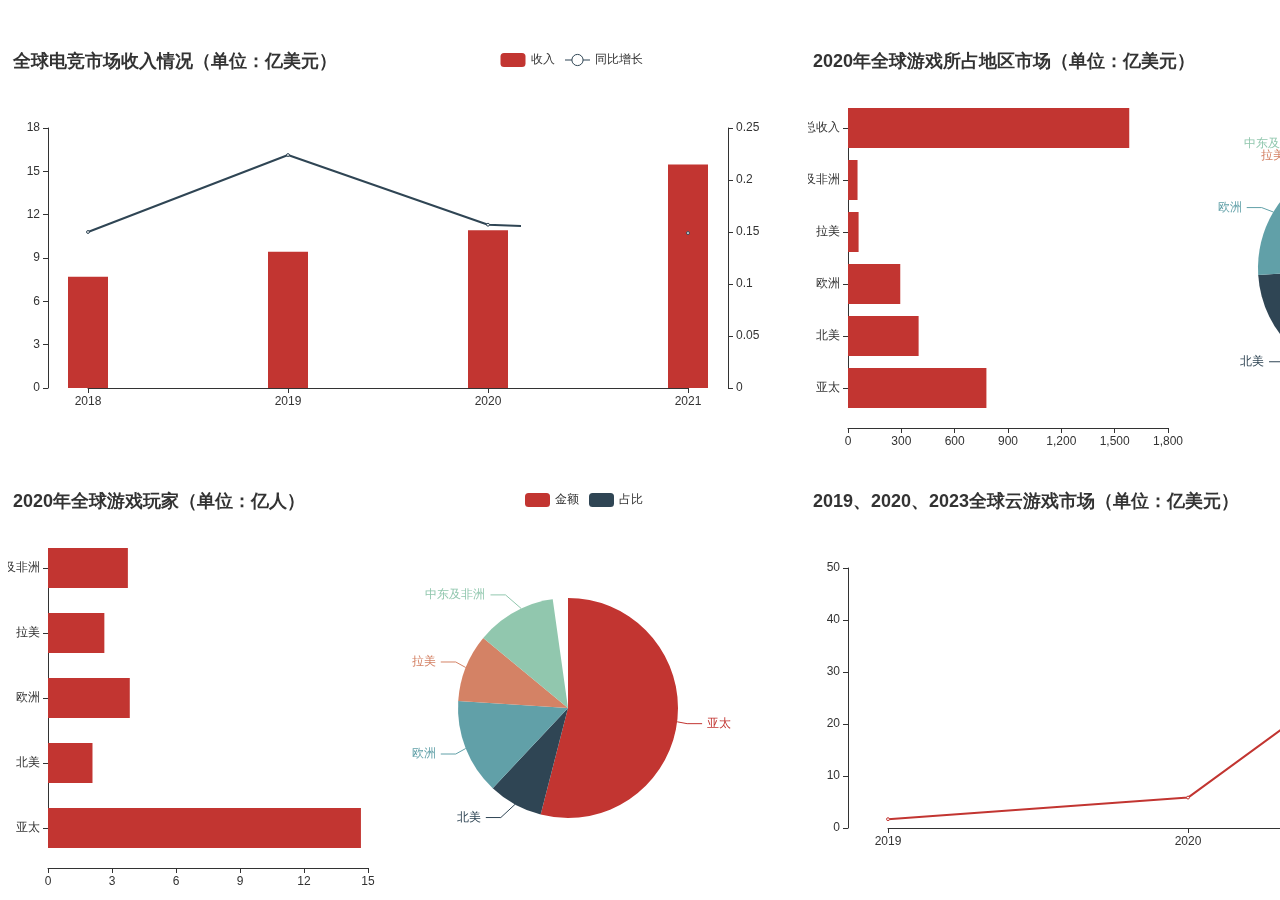
==== index.html @ e97ebc9f "version1" ====
<!DOCTYPE html>
<html lang="en">

<head>
    <meta charset="utf-8" />
    <title>云游戏</title>
    <script src="./vendors/echarts/index.min.js"></script>
    <script src="./vendors/echarts/map/js/china.js"></script>
    <link rel="stylesheet" type="text/css" href="./css/styles.css" />
</head>

<body>
    <div class="flex">
        <div class="charts">
            <div id="chart-1" data-key="全球电竞市场收入情况（单位：亿美元）"></div>
            <div id="chart-2" data-key="2020年全球游戏玩家（单位：亿人）"></div>
        </div>
        <div id="map-1" data-key="企业坐标"></div>
        <div class="charts">
            <div id="chart-3" data-key="2020年全球游戏所占地区市场（单位：亿美元）"></div>
            <div id="chart-4" data-key="2019、2020、2023全球云游戏市场（单位：亿美元）"></div>
        </div>
    </div>

    <script type="module">
        import load from './main.js'

        load('云游戏')
    </script>
</body>

</html>
---- css/styles.css ----
html {
  font-size: 100px;
}

body {
  font-size: 0.16rem;
}

/* 设置滚动条的样式 */
::scrollbar {
  width: 0;
  height: 0.08rem;
}

/* 滚动槽 */
::scrollbar-track {
  box-shadow: inset 0.06rem rgba(0, 0, 0, 0.3);
  border-radius: 0.04rem;
}

/* 滚动条滑块 */
::scrollbar-thumb {
  border-radius: 0.04rem;
  background: rgba(0, 0, 0, 0.1);
  box-shadow: inset 0.06rem rgba(0, 0, 0, 0.5);
}

::scrollbar-thumb {
  background: #0492f0de;
}

.charts {
  width: 8rem;
}

[id^="chart-"] {
  margin-top: 0.4rem;
  width: 8rem;
  height: 4rem;
}

[id^="map-"] {
  margin-top: 0.4rem;
  width: 16rem;
  height: 8rem;
}

.alert-box {
  margin: auto;
  padding: 0 2em;
  width: 5.46rem;
  height: 4.86rem;
  color: #0ab7be;
  background: #0b1435;
  border: 0.01rem solid #31cbf2;
  overflow-y: auto;
}
.alert-box h4 {
  text-align: center;
}
.alert-box dl > dt {
  border-bottom: 0.01rem solid;
}
.alert-box dl > dd {
  margin-top: 0.5em;
  margin-left: 0;
}
.flex {
  display: flex;
  justify-content: space-between;
}
.highlight {
  color: #0cc6d2;
}
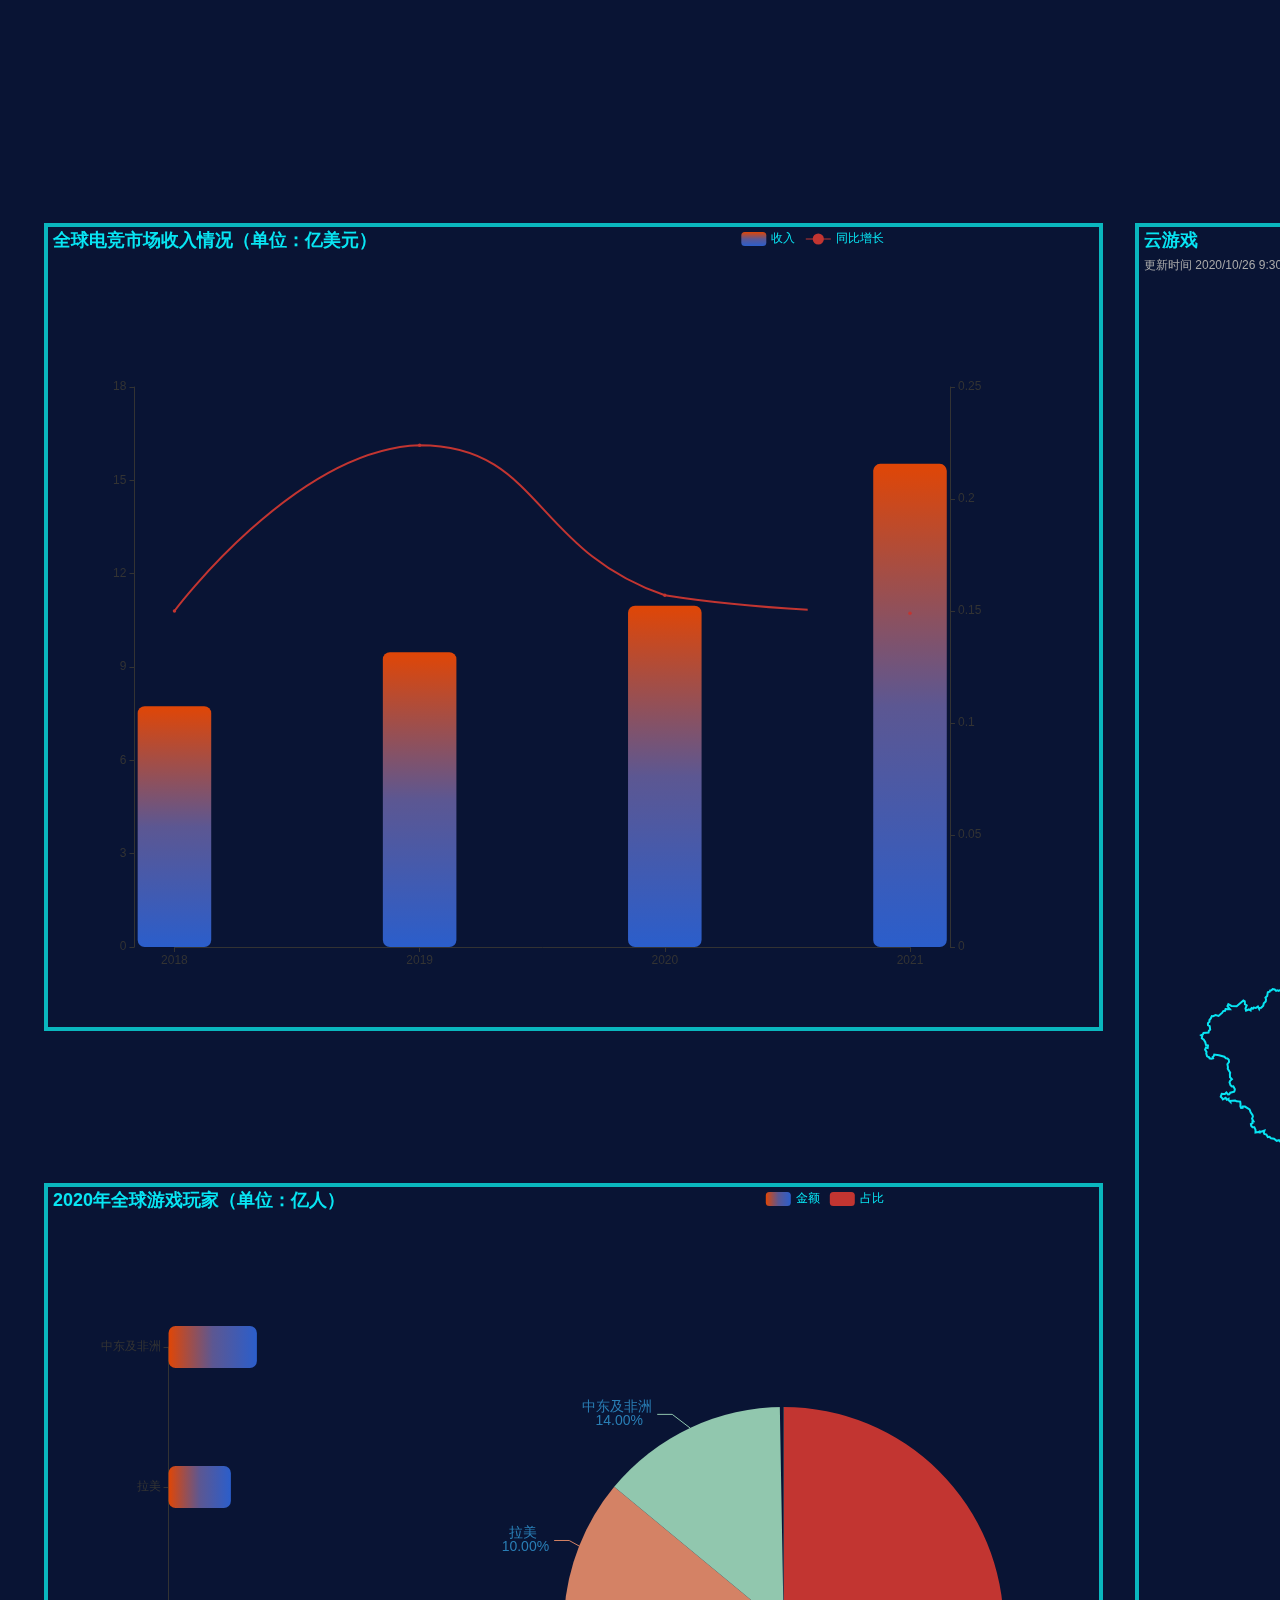
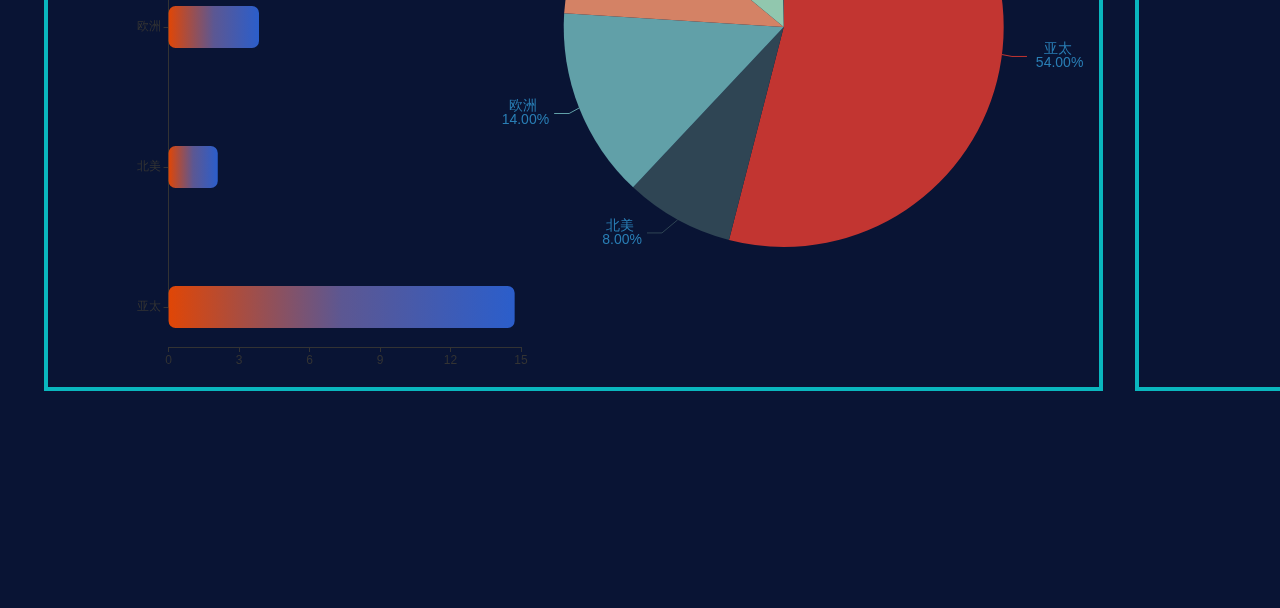
==== commit 06005126: "图表样式调整" ====
--- a/index.html
+++ b/index.html
@@ -10,6 +10,7 @@
 </head>
 
 <body>
+    <h1 class="subject">云游戏</h1>
     <div class="flex">
         <div class="charts">
             <div id="chart-1" data-key="全球电竞市场收入情况（单位：亿美元）"></div>
--- a/css/styles.css
+++ b/css/styles.css
@@ -4,6 +4,9 @@
 
 body {
   font-size: 0.16rem;
+  width: 37.6rem;
+  height: 21.6rem;
+  background: #091434;
 }
 
 /* 设置滚动条的样式 */
@@ -29,20 +32,30 @@
   background: #0492f0de;
 }
 
+.subject {
+  margin-top: .4rem;
+  text-align: center;
+  font-size: .4rem;
+  line-height: 2;
+  color:  #0ab7be;
+}
+
 .charts {
-  width: 8rem;
+  flex: 2;
 }
 
 [id^="chart-"] {
-  margin-top: 0.4rem;
-  width: 8rem;
-  height: 4rem;
+  margin-top: 1.6rem;
+  width: 100%;
+  height: 8rem;
+  outline: .04rem #0ab7be solid;
 }
 
 [id^="map-"] {
-  margin-top: 0.4rem;
-  width: 16rem;
-  height: 8rem;
+  margin: 1.6rem .4rem;
+  flex: 3;
+  height: 17.6rem;
+  outline: .04rem #0ab7be solid;
 }
 
 .alert-box {
@@ -68,6 +81,10 @@
 .flex {
   display: flex;
   justify-content: space-between;
+  width: 37.6rem;
+  margin-top: -.8rem;
+  height: 19.2rem;
+  padding: 0 .4rem;
 }
 .highlight {
   color: #0cc6d2;
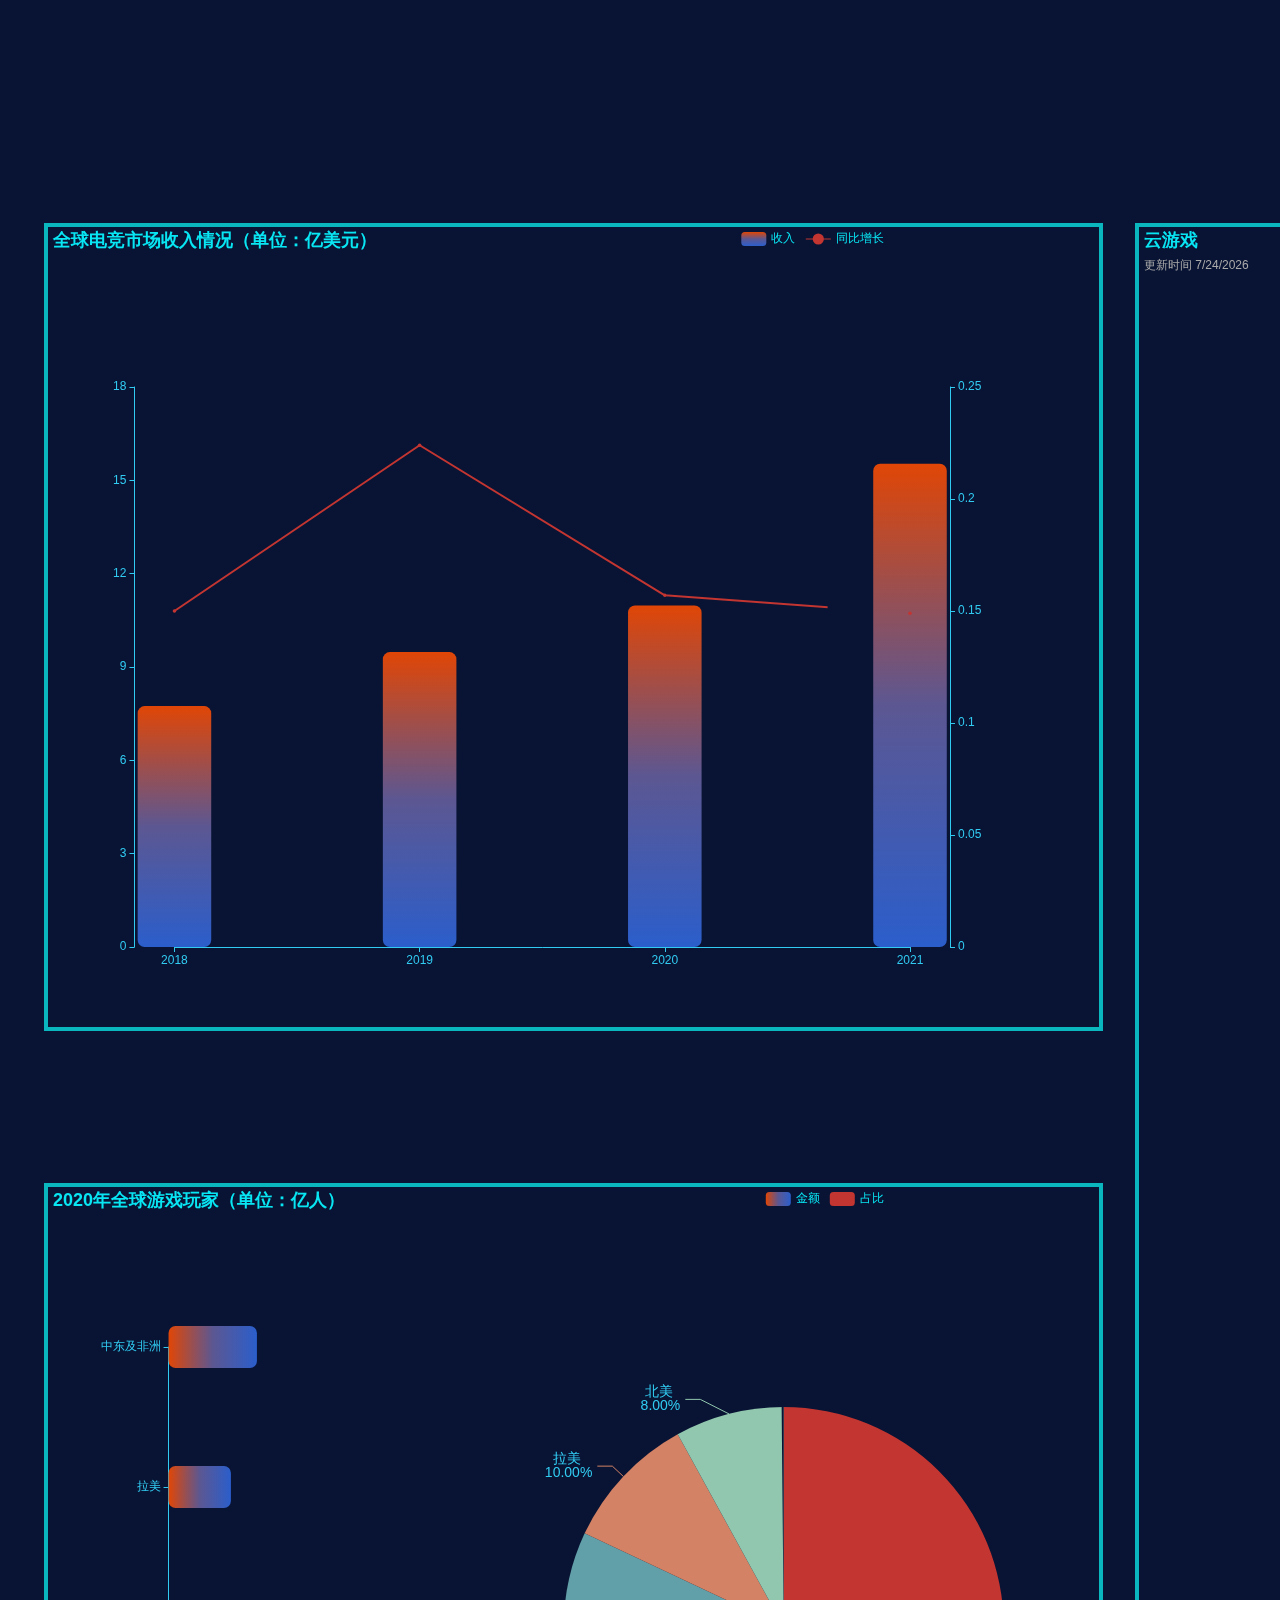
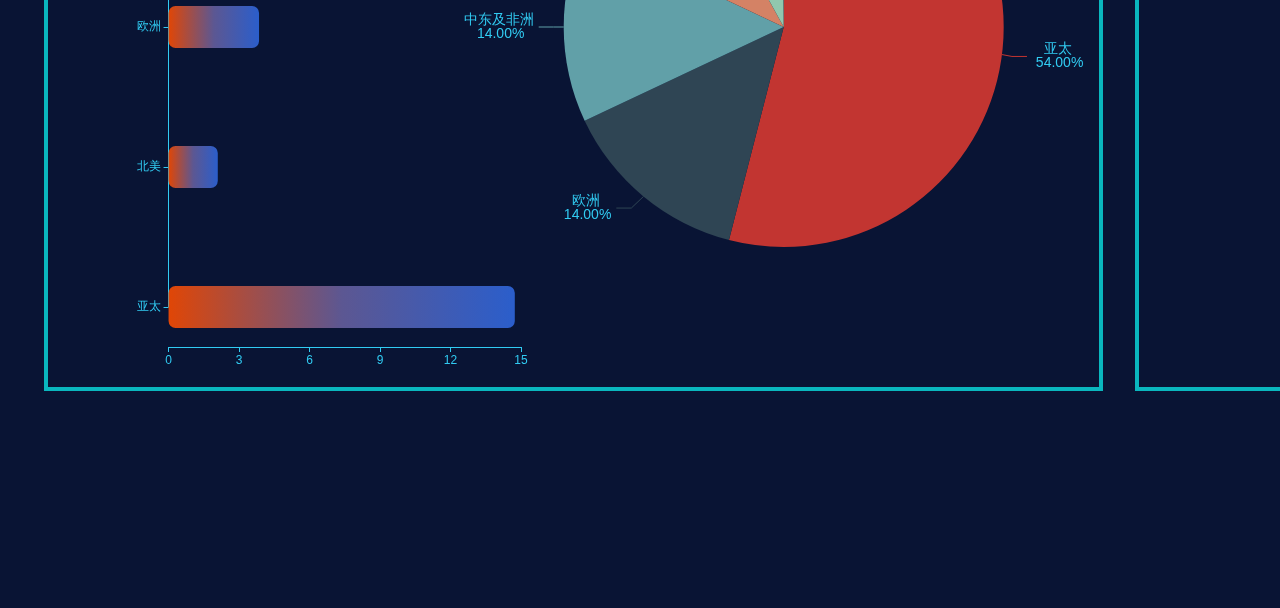
==== commit c36ba29e: "图表样式调整" ====
--- a/index.html
+++ b/index.html
@@ -10,7 +10,12 @@
 </head>
 
 <body>
-    <h1 class="subject">云游戏</h1>
+    <h1 class="subject">
+        <select>
+            <option>云游戏</option>
+            <option>XR</option>
+        </select>
+    </h1>
     <div class="flex">
         <div class="charts">
             <div id="chart-1" data-key="全球电竞市场收入情况（单位：亿美元）"></div>
--- a/css/styles.css
+++ b/css/styles.css
@@ -38,6 +38,16 @@
   font-size: .4rem;
   line-height: 2;
   color:  #0ab7be;
+}
+
+.subject > select {
+  min-width: 2rem;
+  padding: .1rem .2rem;
+  font-size: 0.4rem;
+  line-height: 1.4;
+  color: #0fc7d1;
+  background-color: transparent;
+  border: 1px solid #0fc7d1;
 }
 
 .charts {
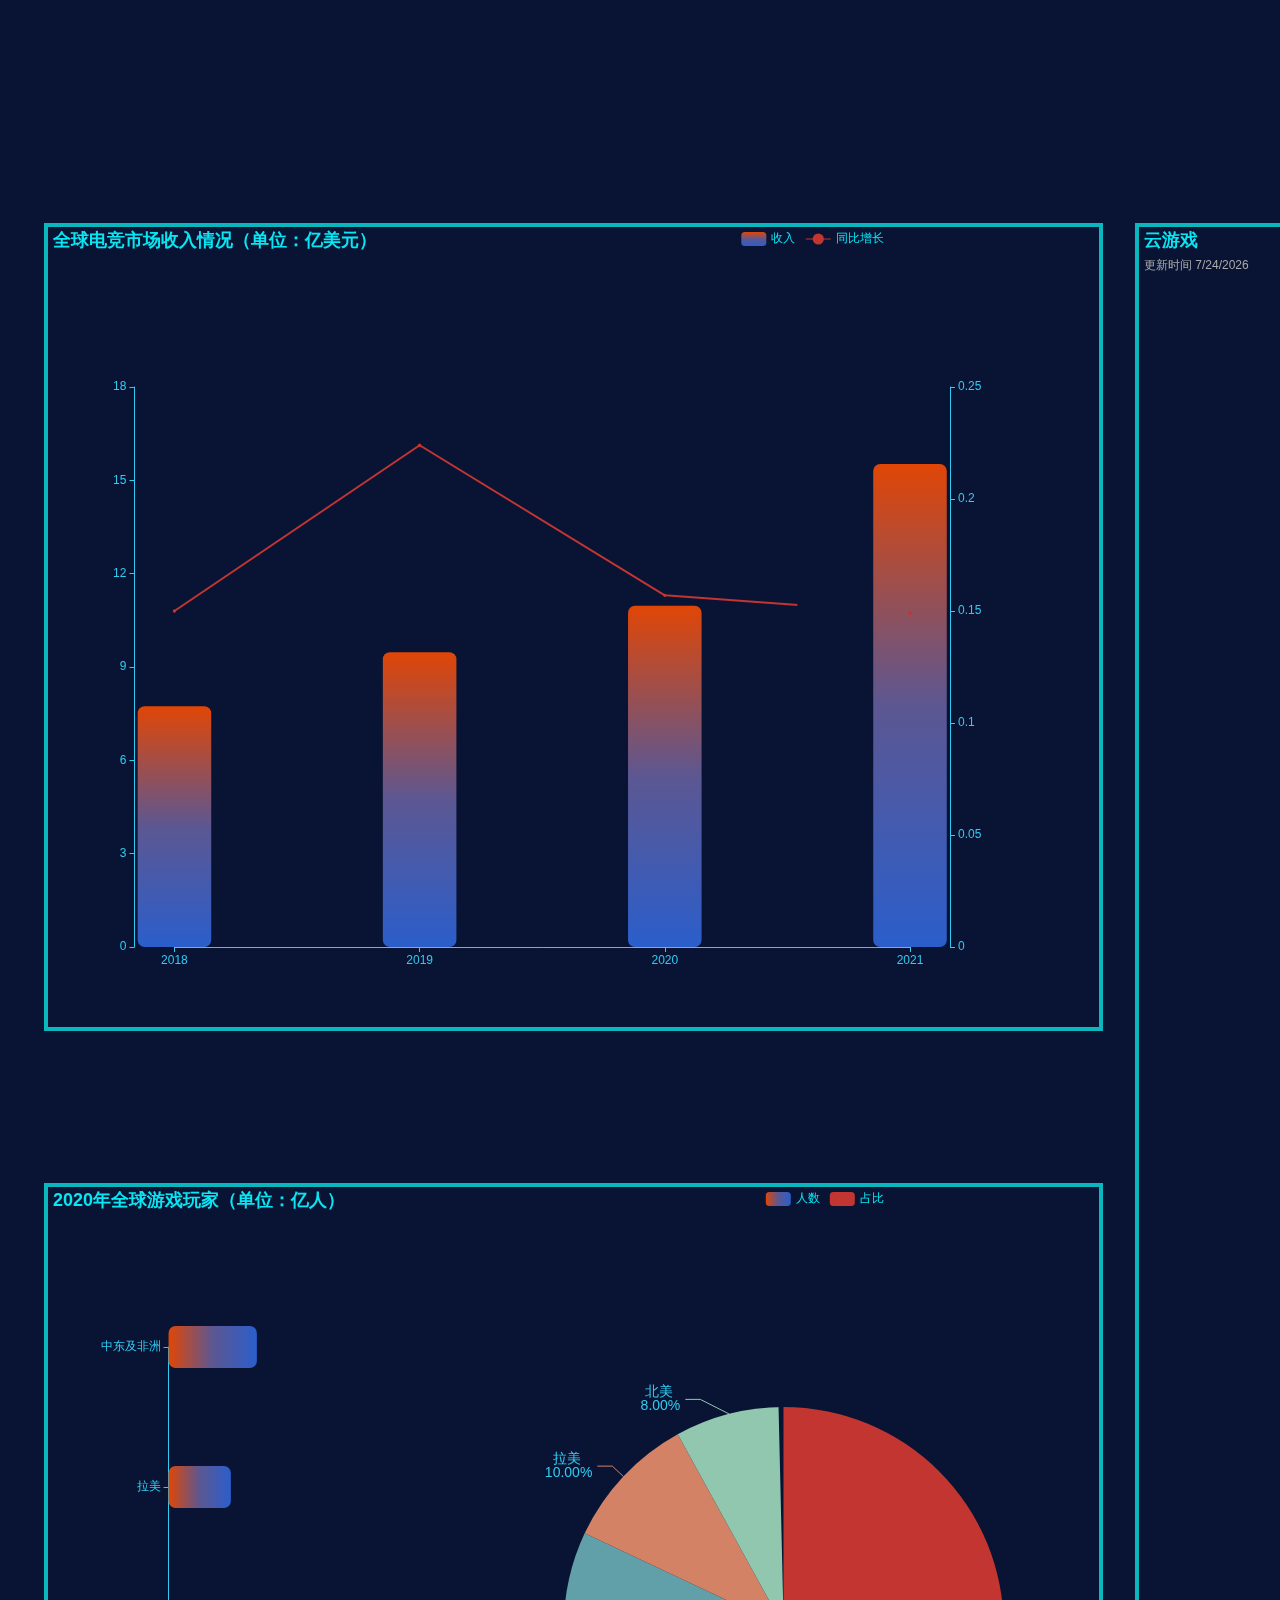
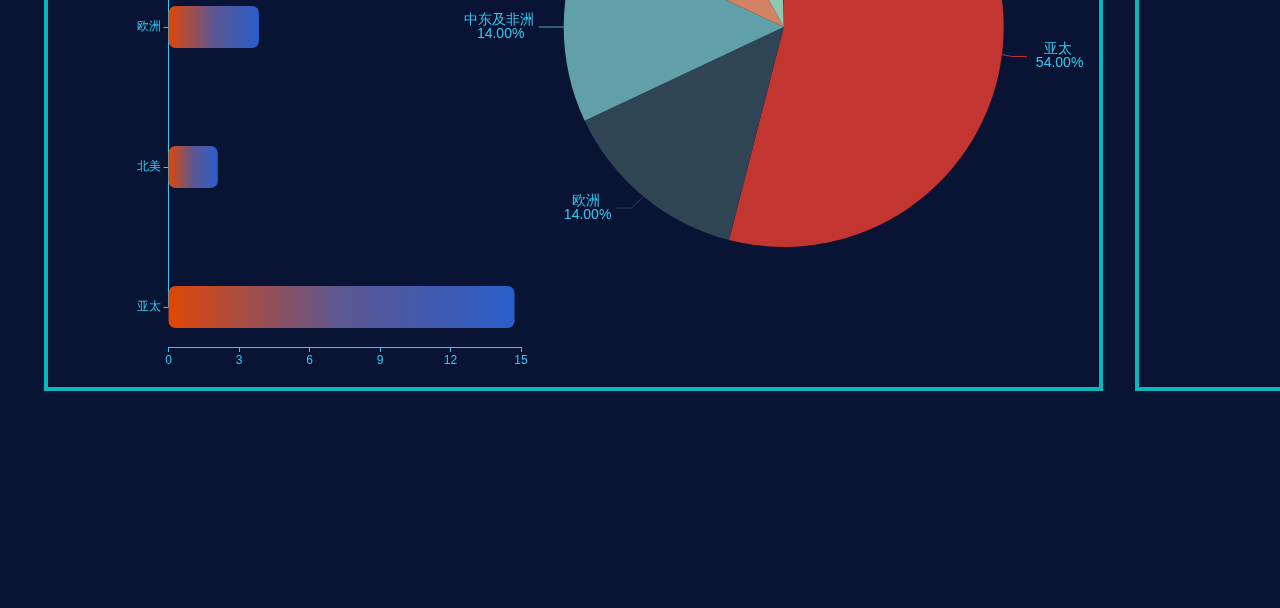
==== commit f600829e: "图表样式调整" ====
--- a/index.html
+++ b/index.html
@@ -17,14 +17,14 @@
         </select>
     </h1>
     <div class="flex">
-        <div class="charts">
-            <div id="chart-1" data-key="全球电竞市场收入情况（单位：亿美元）"></div>
-            <div id="chart-2" data-key="2020年全球游戏玩家（单位：亿人）"></div>
+        <div class="charts-group">
+            <div class="chart" data-key="全球电竞市场收入情况（单位：亿美元）"></div>
+            <div class="chart" data-key="2020年全球游戏玩家（单位：亿人）"></div>
         </div>
-        <div id="map-1" data-key="企业坐标"></div>
-        <div class="charts">
-            <div id="chart-3" data-key="2020年全球游戏所占地区市场（单位：亿美元）"></div>
-            <div id="chart-4" data-key="2019、2020、2023全球云游戏市场（单位：亿美元）"></div>
+        <div class="map" data-key="企业坐标"></div>
+        <div class="charts-group">
+            <div class="chart" data-key="2020年全球游戏所占地区市场（单位：亿美元）"></div>
+            <div class="chart" data-key="2019、2020、2023全球云游戏市场（单位：亿美元）"></div>
         </div>
     </div>
 
--- a/css/styles.css
+++ b/css/styles.css
@@ -50,18 +50,18 @@
   border: 1px solid #0fc7d1;
 }
 
-.charts {
+.charts-group {
   flex: 2;
 }
 
-[id^="chart-"] {
+.charts-group > .chart {
   margin-top: 1.6rem;
   width: 100%;
   height: 8rem;
   outline: .04rem #0ab7be solid;
 }
 
-[id^="map-"] {
+.map {
   margin: 1.6rem .4rem;
   flex: 3;
   height: 17.6rem;
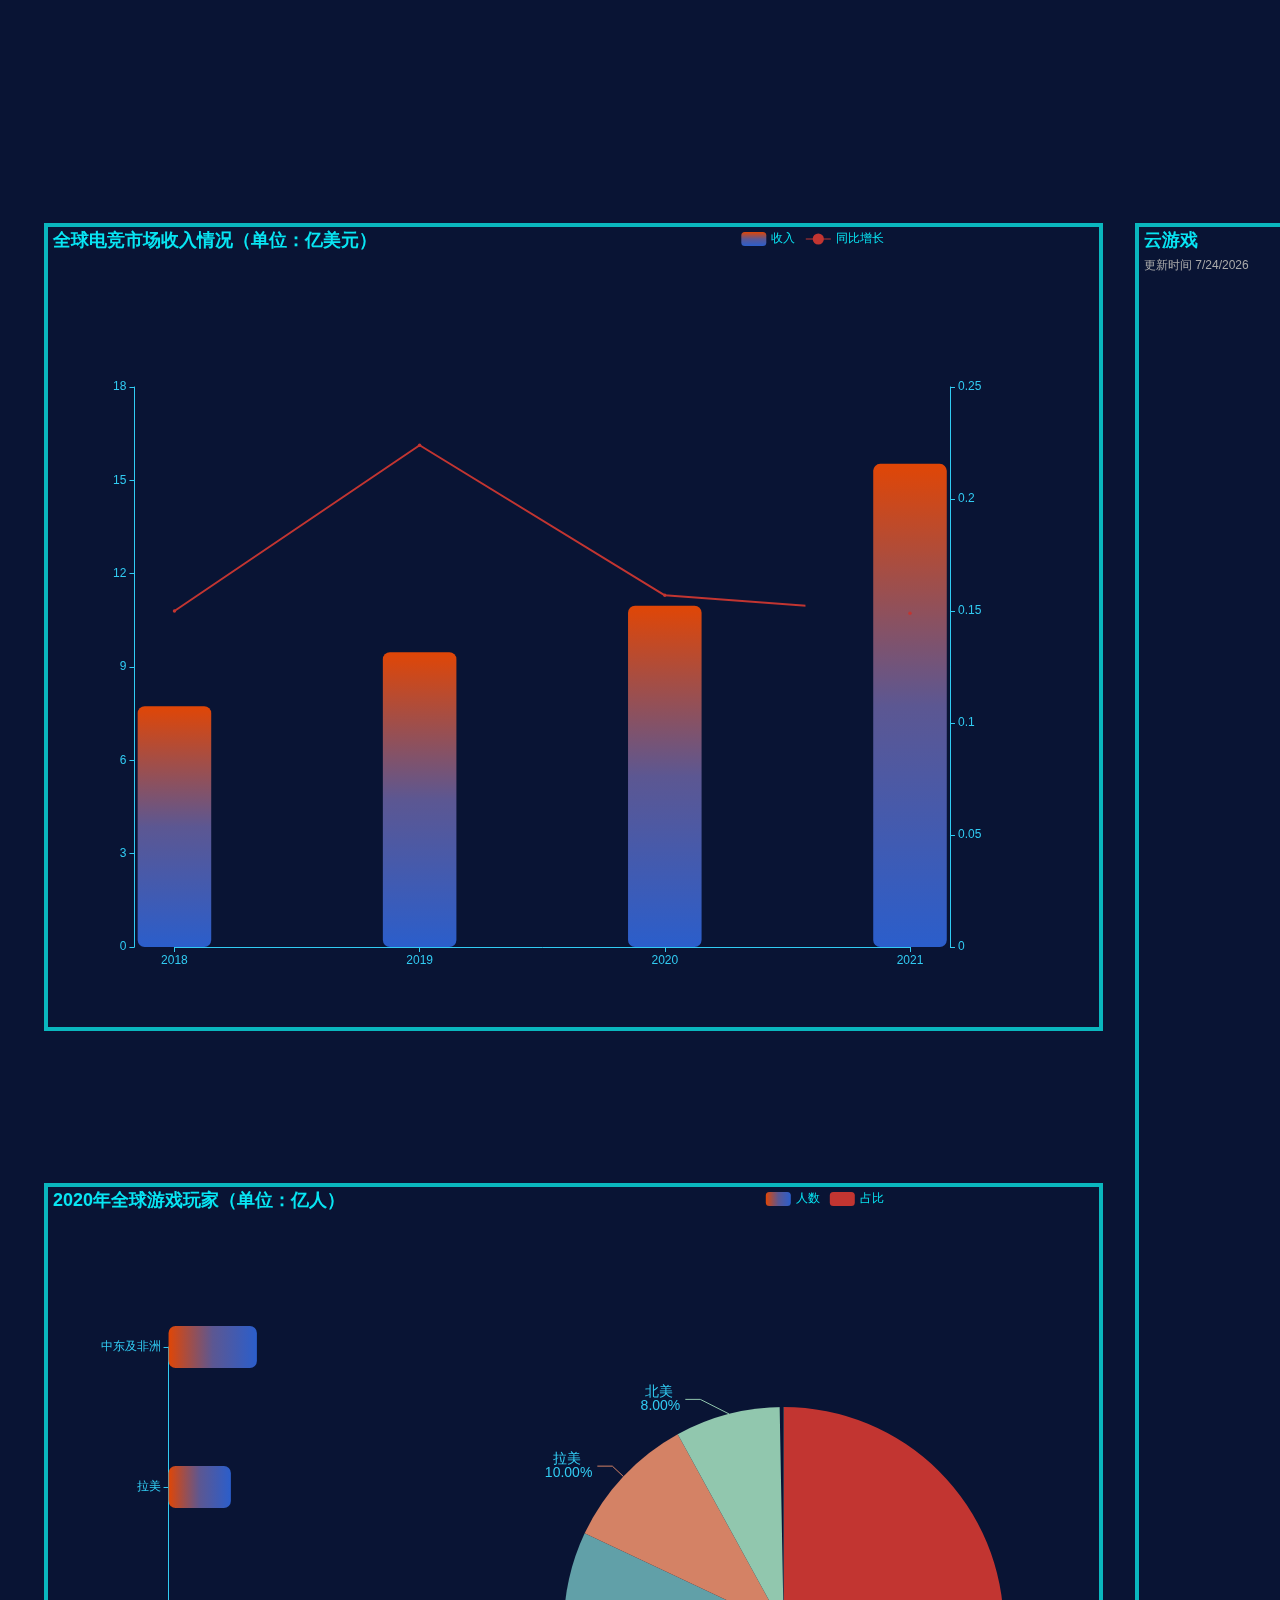
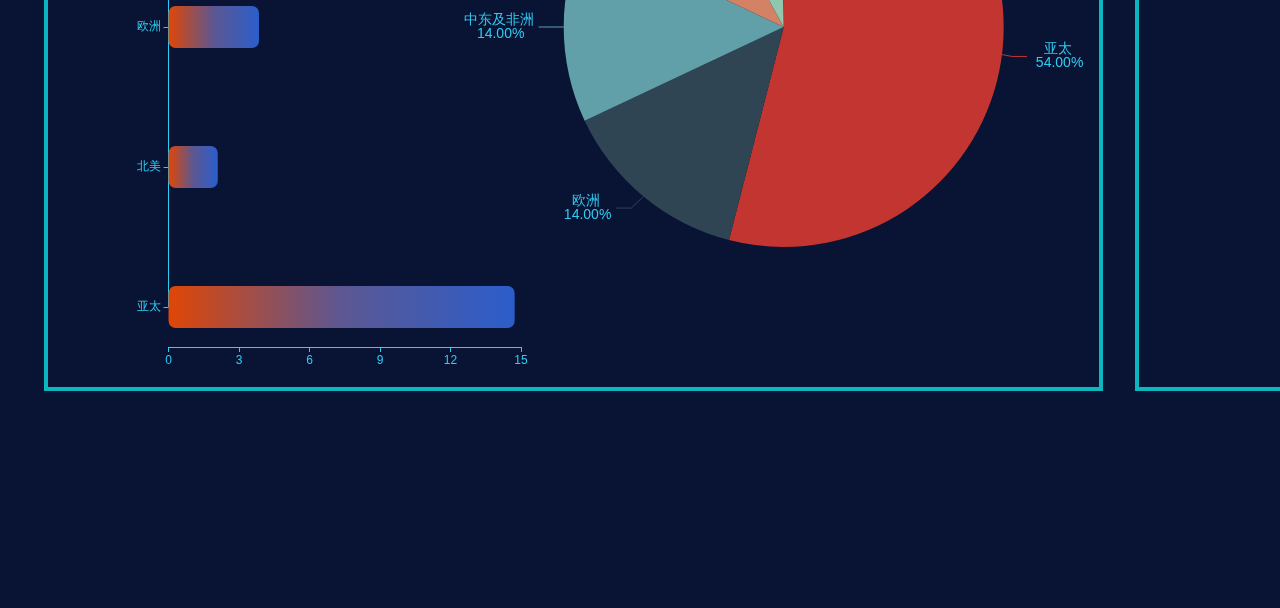
==== commit 6979ed7d: "图表样式调整" ====
--- a/index.html
+++ b/index.html
@@ -16,7 +16,7 @@
             <option>XR</option>
         </select>
     </h1>
-    <div class="flex">
+    <div class="flex container">
         <div class="charts-group">
             <div class="chart" data-key="全球电竞市场收入情况（单位：亿美元）"></div>
             <div class="chart" data-key="2020年全球游戏玩家（单位：亿人）"></div>
--- a/css/styles.css
+++ b/css/styles.css
@@ -33,21 +33,28 @@
 }
 
 .subject {
-  margin-top: .4rem;
+  margin-top: 0.4rem;
   text-align: center;
-  font-size: .4rem;
+  font-size: 0.4rem;
   line-height: 2;
-  color:  #0ab7be;
+  color: #0ab7be;
 }
 
 .subject > select {
   min-width: 2rem;
-  padding: .1rem .2rem;
+  padding: 0.1rem 0.2rem;
   font-size: 0.4rem;
   line-height: 1.4;
   color: #0fc7d1;
   background-color: transparent;
   border: 1px solid #0fc7d1;
+}
+
+.container {
+  width: 37.6rem;
+  margin-top: -0.8rem;
+  height: 19.2rem;
+  padding: 0 0.4rem;
 }
 
 .charts-group {
@@ -58,14 +65,14 @@
   margin-top: 1.6rem;
   width: 100%;
   height: 8rem;
-  outline: .04rem #0ab7be solid;
+  outline: 0.04rem #0ab7be solid;
 }
 
 .map {
-  margin: 1.6rem .4rem;
+  margin: 1.6rem 0.4rem;
   flex: 3;
   height: 17.6rem;
-  outline: .04rem #0ab7be solid;
+  outline: 0.04rem #0ab7be solid;
 }
 
 .alert-box {
@@ -78,7 +85,8 @@
   border: 0.01rem solid #31cbf2;
   overflow-y: auto;
 }
-.alert-box h4 {
+.alert-box > h2 {
+  width: 100%;
   text-align: center;
 }
 .alert-box dl > dt {
@@ -91,10 +99,6 @@
 .flex {
   display: flex;
   justify-content: space-between;
-  width: 37.6rem;
-  margin-top: -.8rem;
-  height: 19.2rem;
-  padding: 0 .4rem;
 }
 .highlight {
   color: #0cc6d2;
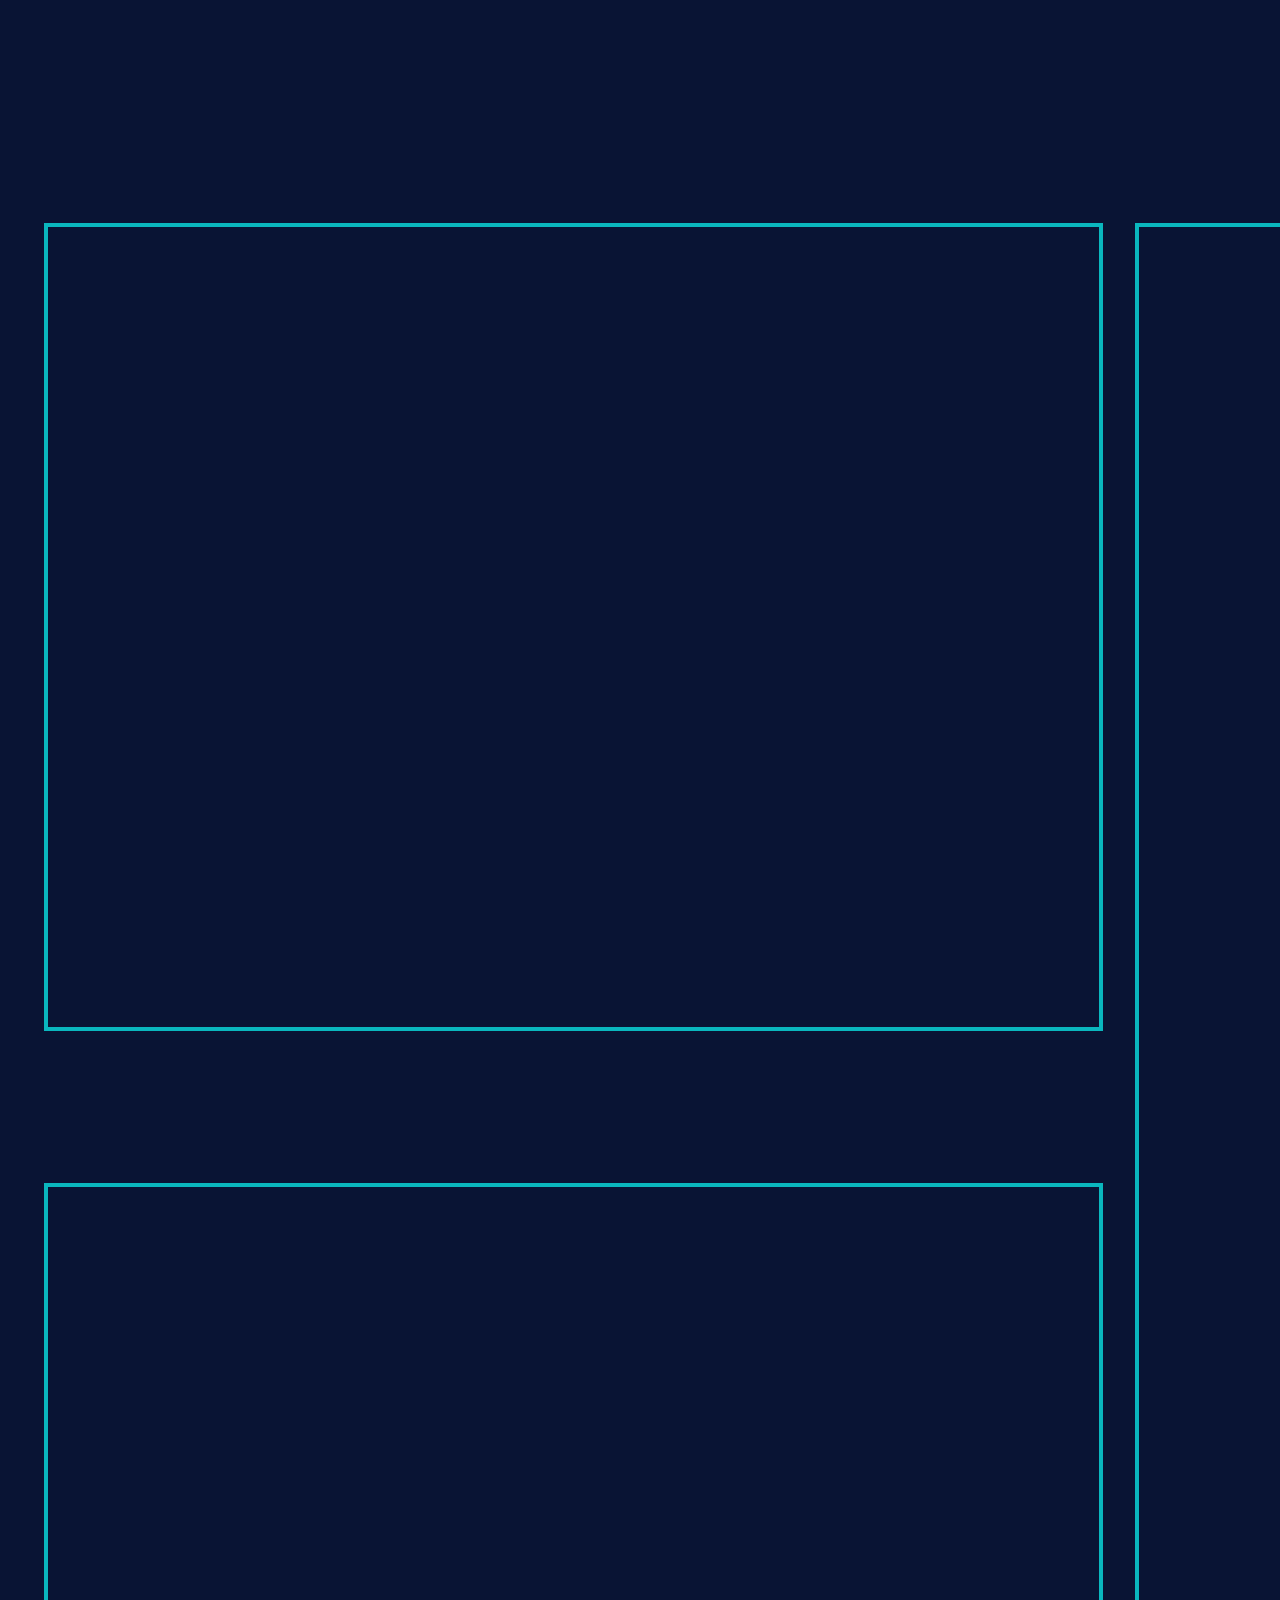
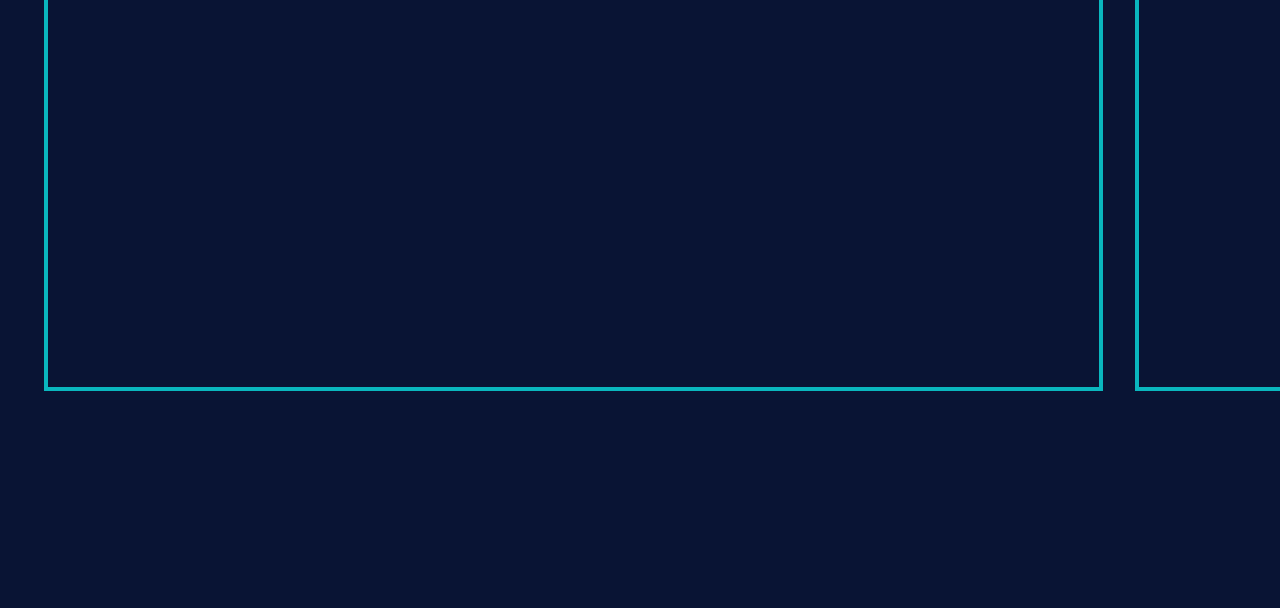
==== commit c57dcf6e: "更换cdn" ====
--- a/index.html
+++ b/index.html
@@ -4,7 +4,7 @@
 <head>
     <meta charset="utf-8" />
     <title>云游戏</title>
-    <script src="./vendors/echarts/index.min.js"></script>
+    <script src="https://lib.baomitu.com/echarts/4.9.0-rc.1/echarts.min.js"></script>
     <script src="./vendors/echarts/map/js/china.js"></script>
     <link rel="stylesheet" type="text/css" href="./css/styles.css" />
 </head>
